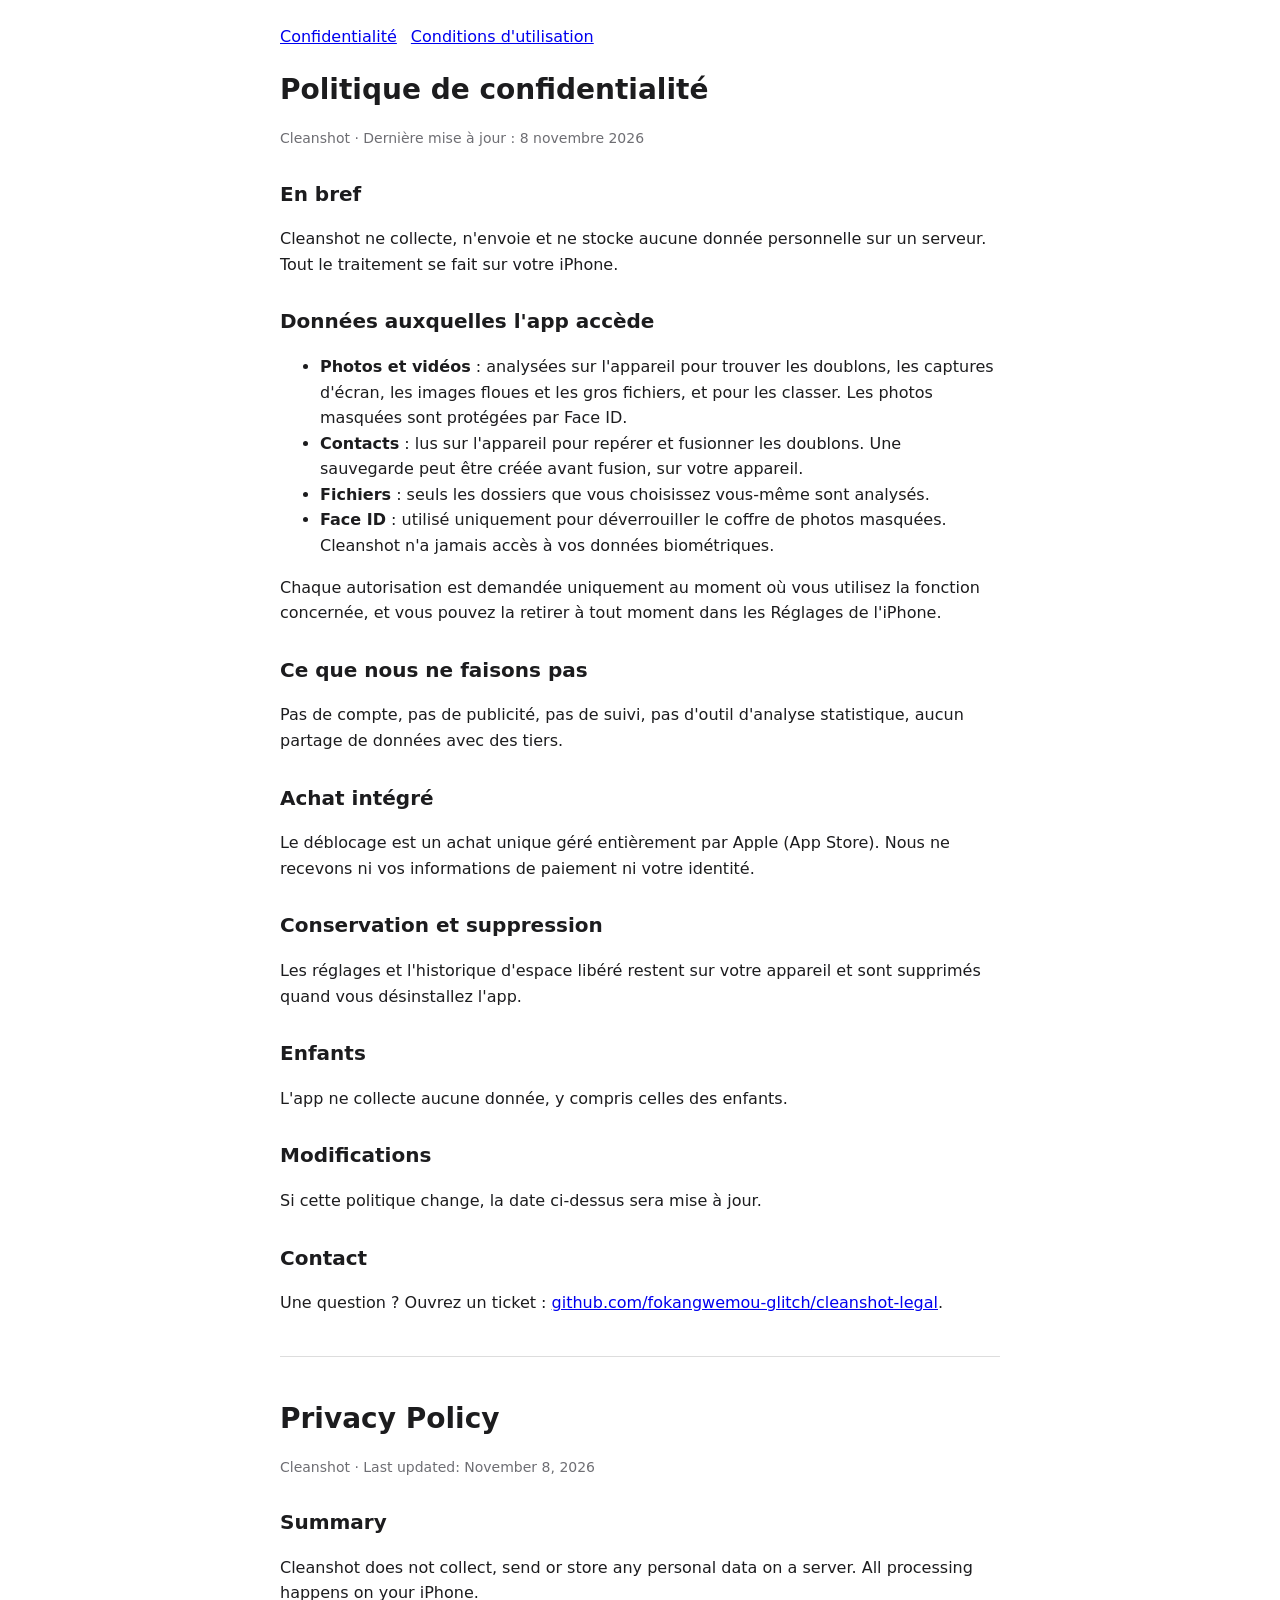
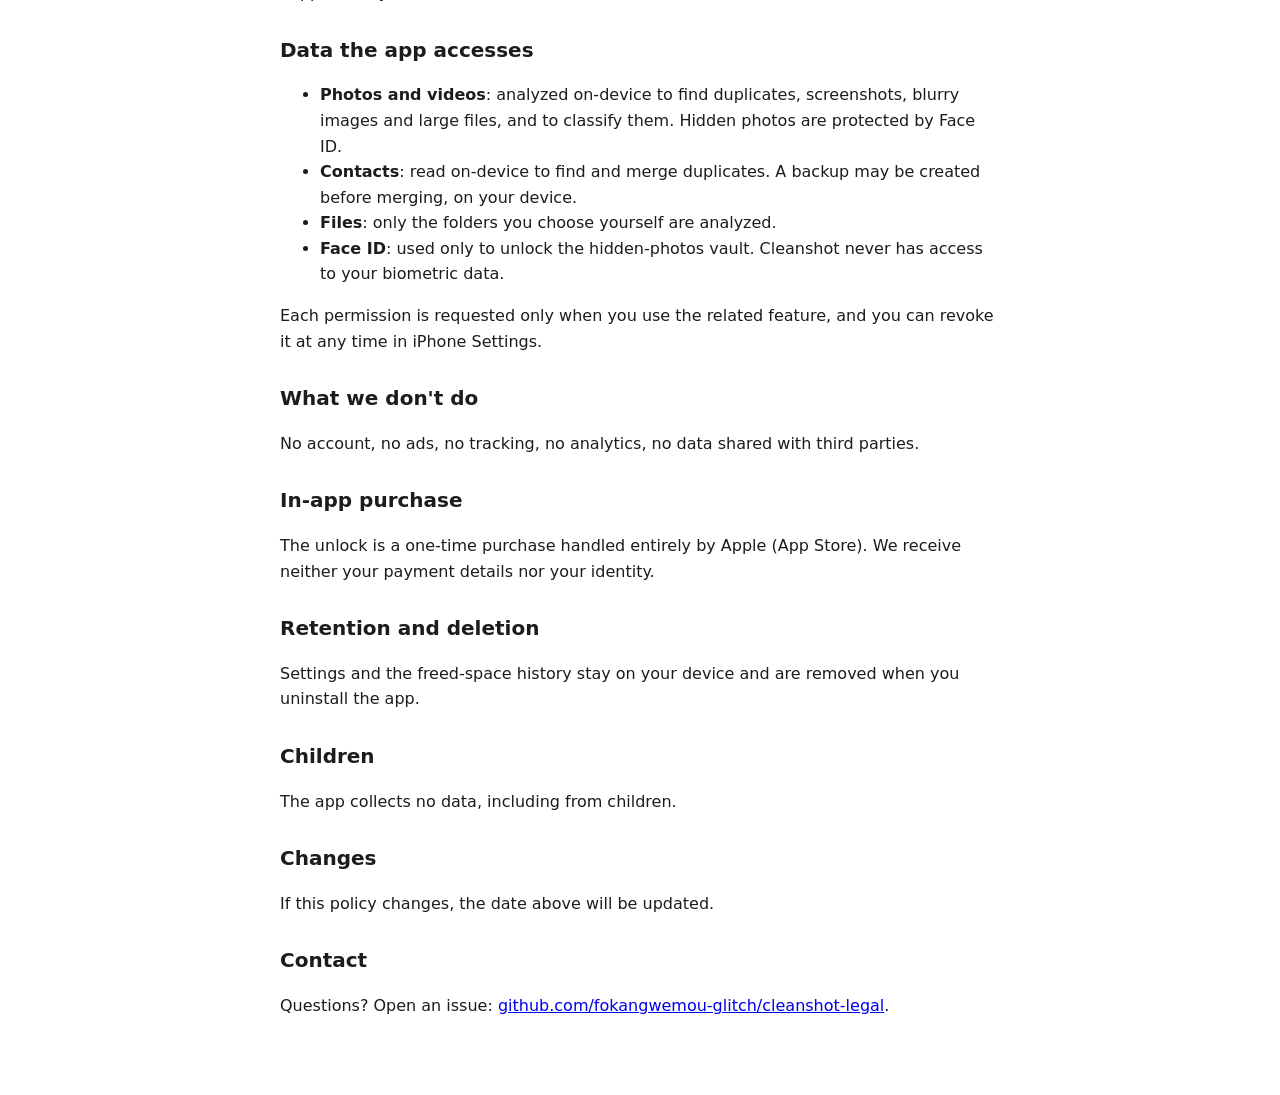
==== privacy.html @ 2ff0edee "Add privacy policy and terms of use" ====
<!doctype html><html lang="fr"><head><meta charset="utf-8"><meta name="viewport" content="width=device-width,initial-scale=1"><title>Cleanshot – Politique de confidentialité</title><link rel="stylesheet" href="style.css"></head><body>
<nav><a href="privacy.html">Confidentialité</a><a href="terms.html">Conditions d'utilisation</a></nav>
<h1>Politique de confidentialité</h1><p class="d">Cleanshot · Dernière mise à jour : 8 novembre 2026</p>
<h2>En bref</h2><p>Cleanshot ne collecte, n'envoie et ne stocke aucune donnée personnelle sur un serveur. Tout le traitement se fait sur votre iPhone.</p>
<h2>Données auxquelles l'app accède</h2>
<ul><li><b>Photos et vidéos</b> : analysées sur l'appareil pour trouver les doublons, les captures d'écran, les images floues et les gros fichiers, et pour les classer. Les photos masquées sont protégées par Face ID.</li>
<li><b>Contacts</b> : lus sur l'appareil pour repérer et fusionner les doublons. Une sauvegarde peut être créée avant fusion, sur votre appareil.</li>
<li><b>Fichiers</b> : seuls les dossiers que vous choisissez vous-même sont analysés.</li>
<li><b>Face ID</b> : utilisé uniquement pour déverrouiller le coffre de photos masquées. Cleanshot n'a jamais accès à vos données biométriques.</li></ul>
<p>Chaque autorisation est demandée uniquement au moment où vous utilisez la fonction concernée, et vous pouvez la retirer à tout moment dans les Réglages de l'iPhone.</p>
<h2>Ce que nous ne faisons pas</h2><p>Pas de compte, pas de publicité, pas de suivi, pas d'outil d'analyse statistique, aucun partage de données avec des tiers.</p>
<h2>Achat intégré</h2><p>Le déblocage est un achat unique géré entièrement par Apple (App Store). Nous ne recevons ni vos informations de paiement ni votre identité.</p>
<h2>Conservation et suppression</h2><p>Les réglages et l'historique d'espace libéré restent sur votre appareil et sont supprimés quand vous désinstallez l'app.</p>
<h2>Enfants</h2><p>L'app ne collecte aucune donnée, y compris celles des enfants.</p>
<h2>Modifications</h2><p>Si cette politique change, la date ci-dessus sera mise à jour.</p>
<h2>Contact</h2><p>Une question ? Ouvrez un ticket : <a href="https://github.com/fokangwemou-glitch/cleanshot-legal/issues">github.com/fokangwemou-glitch/cleanshot-legal</a>.</p>
<hr>
<h1>Privacy Policy</h1><p class="d">Cleanshot · Last updated: November 8, 2026</p>
<h2>Summary</h2><p>Cleanshot does not collect, send or store any personal data on a server. All processing happens on your iPhone.</p>
<h2>Data the app accesses</h2>
<ul><li><b>Photos and videos</b>: analyzed on-device to find duplicates, screenshots, blurry images and large files, and to classify them. Hidden photos are protected by Face ID.</li>
<li><b>Contacts</b>: read on-device to find and merge duplicates. A backup may be created before merging, on your device.</li>
<li><b>Files</b>: only the folders you choose yourself are analyzed.</li>
<li><b>Face ID</b>: used only to unlock the hidden-photos vault. Cleanshot never has access to your biometric data.</li></ul>
<p>Each permission is requested only when you use the related feature, and you can revoke it at any time in iPhone Settings.</p>
<h2>What we don't do</h2><p>No account, no ads, no tracking, no analytics, no data shared with third parties.</p>
<h2>In-app purchase</h2><p>The unlock is a one-time purchase handled entirely by Apple (App Store). We receive neither your payment details nor your identity.</p>
<h2>Retention and deletion</h2><p>Settings and the freed-space history stay on your device and are removed when you uninstall the app.</p>
<h2>Children</h2><p>The app collects no data, including from children.</p>
<h2>Changes</h2><p>If this policy changes, the date above will be updated.</p>
<h2>Contact</h2><p>Questions? Open an issue: <a href="https://github.com/fokangwemou-glitch/cleanshot-legal/issues">github.com/fokangwemou-glitch/cleanshot-legal</a>.</p>
</body></html>
---- style.css ----
body{font:16px/1.6 -apple-system,system-ui,sans-serif;max-width:720px;margin:0 auto;padding:24px 18px 60px;color:#1c1c1e;background:#fff}
h1{font-size:28px;margin-bottom:4px}h2{font-size:20px;margin-top:28px}.d{color:#6e6e73;font-size:14px}
nav a{margin-right:14px}hr{margin:40px 0;border:0;border-top:1px solid #ddd}
@media(prefers-color-scheme:dark){body{background:#000;color:#f2f2f7}.d{color:#98989d}a{color:#4da3ff}hr{border-color:#333}}
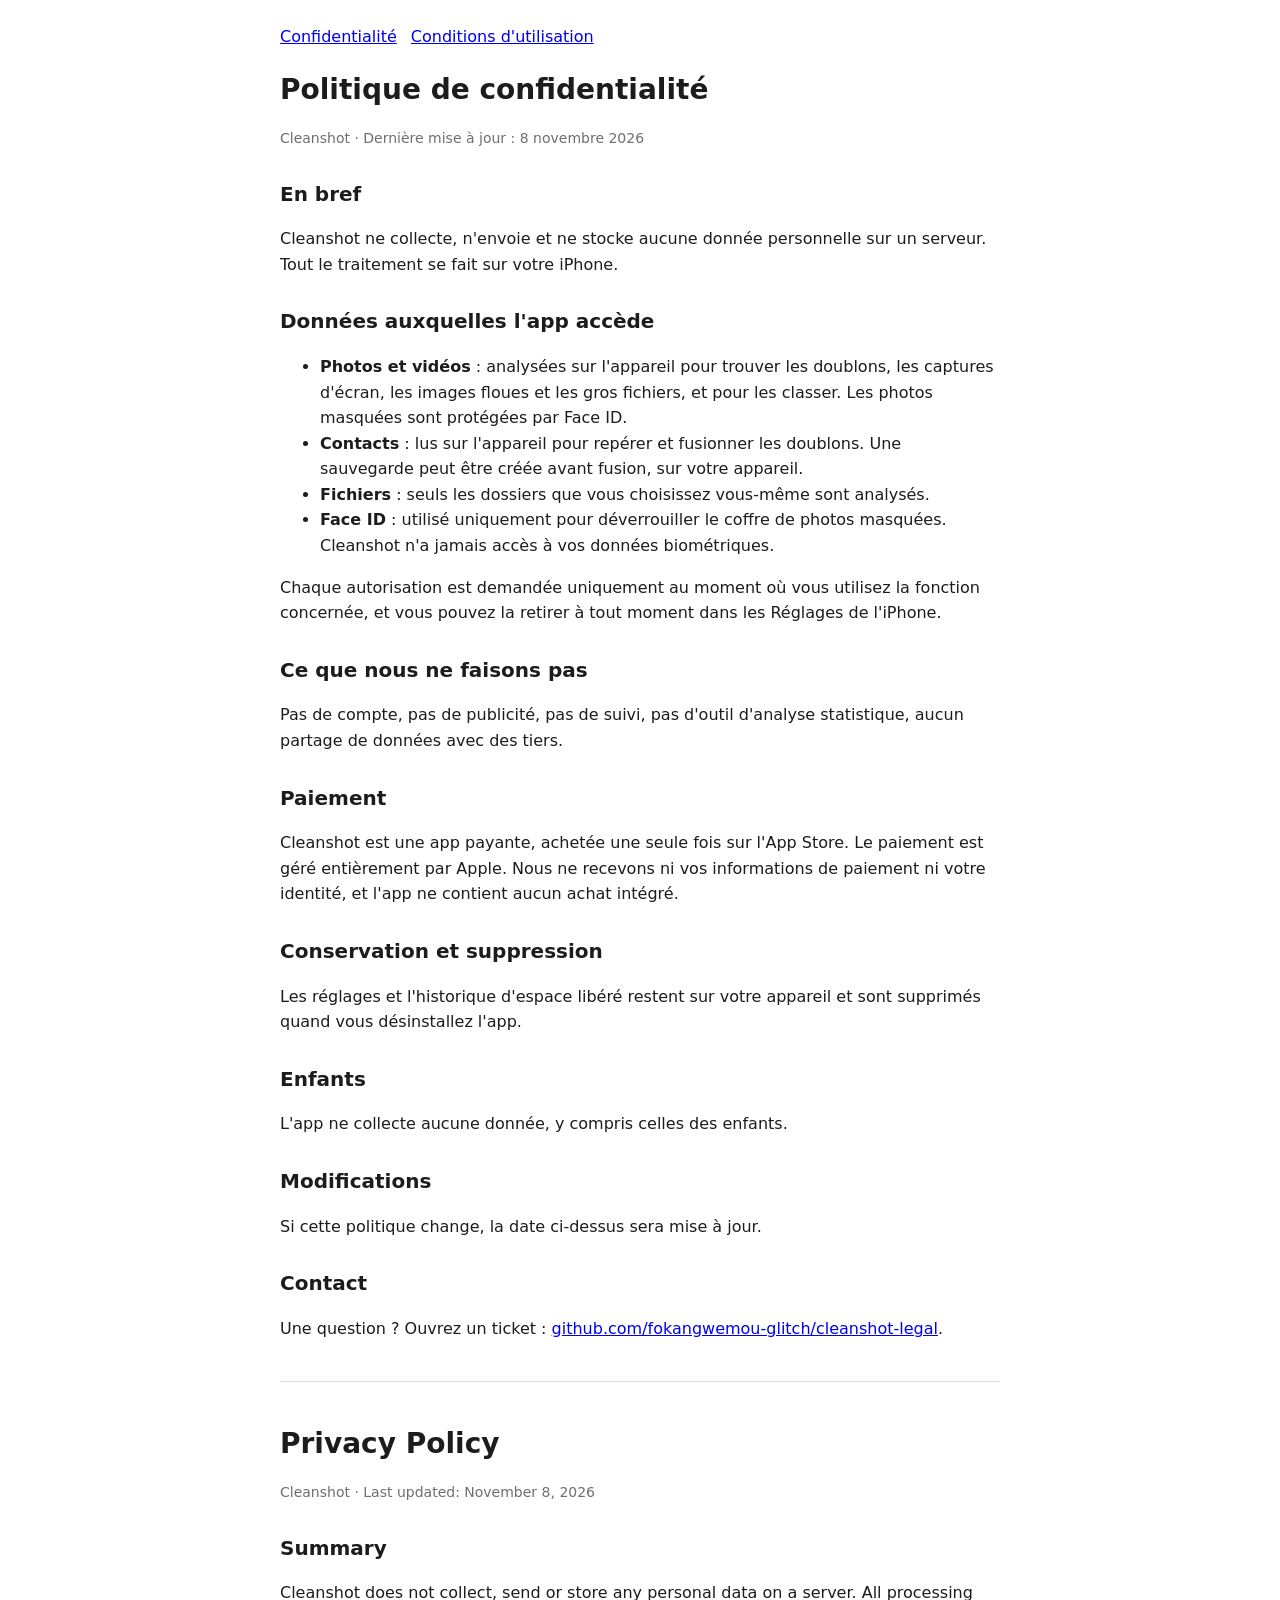
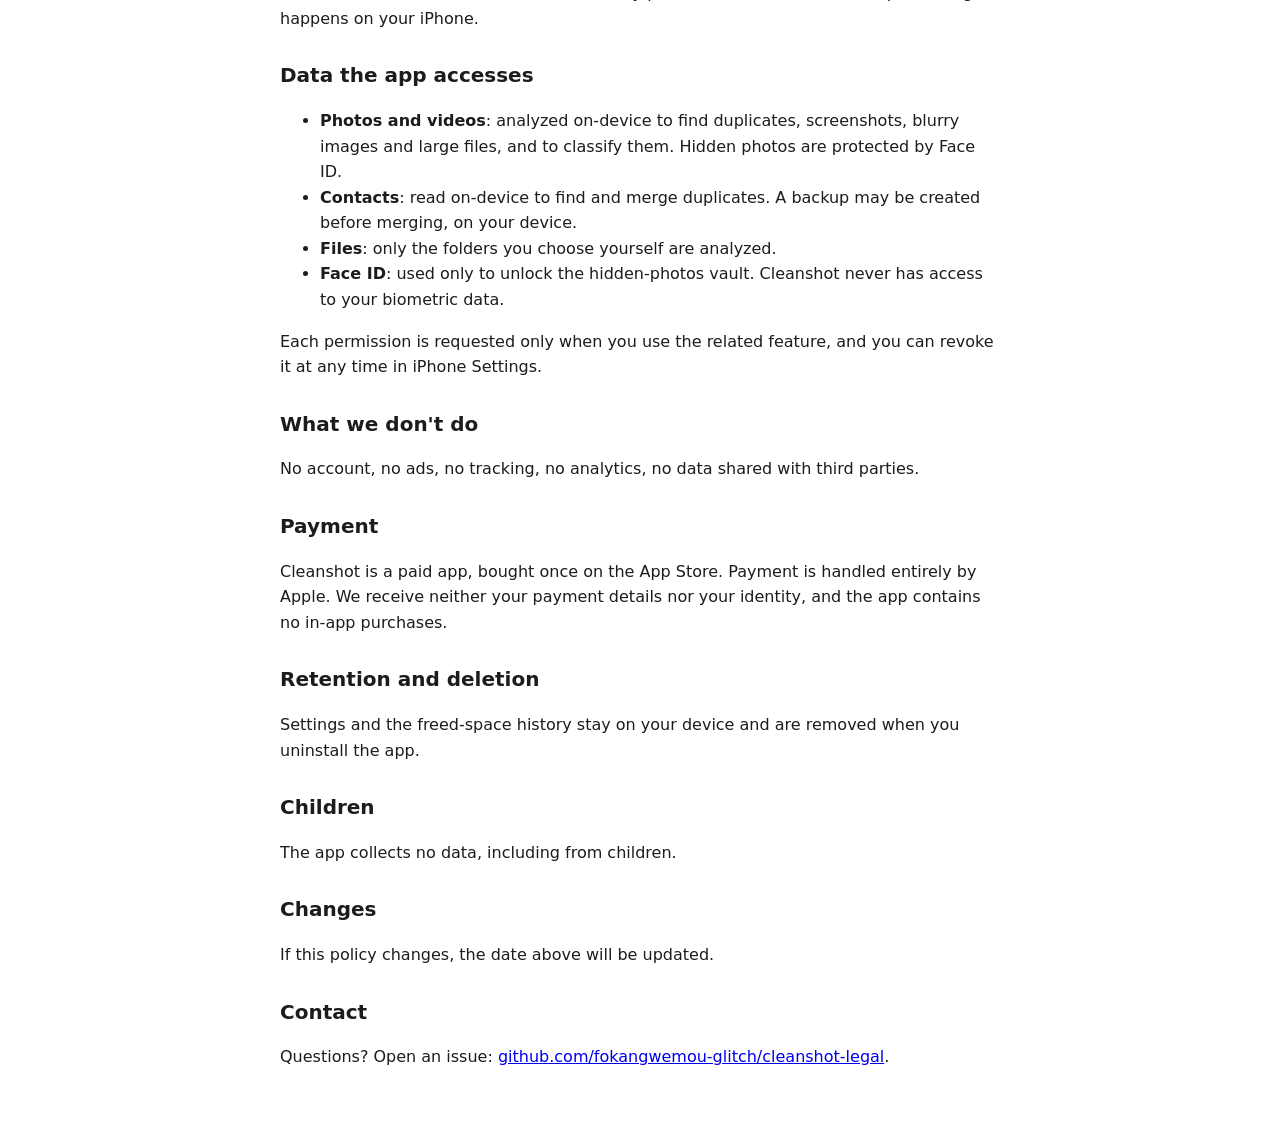
==== commit 4bca3216: "Update legal texts: paid app, no in-app purchase" ====
--- a/privacy.html
+++ b/privacy.html
@@ -9,7 +9,7 @@
 <li><b>Face ID</b> : utilisé uniquement pour déverrouiller le coffre de photos masquées. Cleanshot n'a jamais accès à vos données biométriques.</li></ul>
 <p>Chaque autorisation est demandée uniquement au moment où vous utilisez la fonction concernée, et vous pouvez la retirer à tout moment dans les Réglages de l'iPhone.</p>
 <h2>Ce que nous ne faisons pas</h2><p>Pas de compte, pas de publicité, pas de suivi, pas d'outil d'analyse statistique, aucun partage de données avec des tiers.</p>
-<h2>Achat intégré</h2><p>Le déblocage est un achat unique géré entièrement par Apple (App Store). Nous ne recevons ni vos informations de paiement ni votre identité.</p>
+<h2>Paiement</h2><p>Cleanshot est une app payante, achetée une seule fois sur l'App Store. Le paiement est géré entièrement par Apple. Nous ne recevons ni vos informations de paiement ni votre identité, et l'app ne contient aucun achat intégré.</p>
 <h2>Conservation et suppression</h2><p>Les réglages et l'historique d'espace libéré restent sur votre appareil et sont supprimés quand vous désinstallez l'app.</p>
 <h2>Enfants</h2><p>L'app ne collecte aucune donnée, y compris celles des enfants.</p>
 <h2>Modifications</h2><p>Si cette politique change, la date ci-dessus sera mise à jour.</p>
@@ -24,7 +24,7 @@
 <li><b>Face ID</b>: used only to unlock the hidden-photos vault. Cleanshot never has access to your biometric data.</li></ul>
 <p>Each permission is requested only when you use the related feature, and you can revoke it at any time in iPhone Settings.</p>
 <h2>What we don't do</h2><p>No account, no ads, no tracking, no analytics, no data shared with third parties.</p>
-<h2>In-app purchase</h2><p>The unlock is a one-time purchase handled entirely by Apple (App Store). We receive neither your payment details nor your identity.</p>
+<h2>Payment</h2><p>Cleanshot is a paid app, bought once on the App Store. Payment is handled entirely by Apple. We receive neither your payment details nor your identity, and the app contains no in-app purchases.</p>
 <h2>Retention and deletion</h2><p>Settings and the freed-space history stay on your device and are removed when you uninstall the app.</p>
 <h2>Children</h2><p>The app collects no data, including from children.</p>
 <h2>Changes</h2><p>If this policy changes, the date above will be updated.</p>
